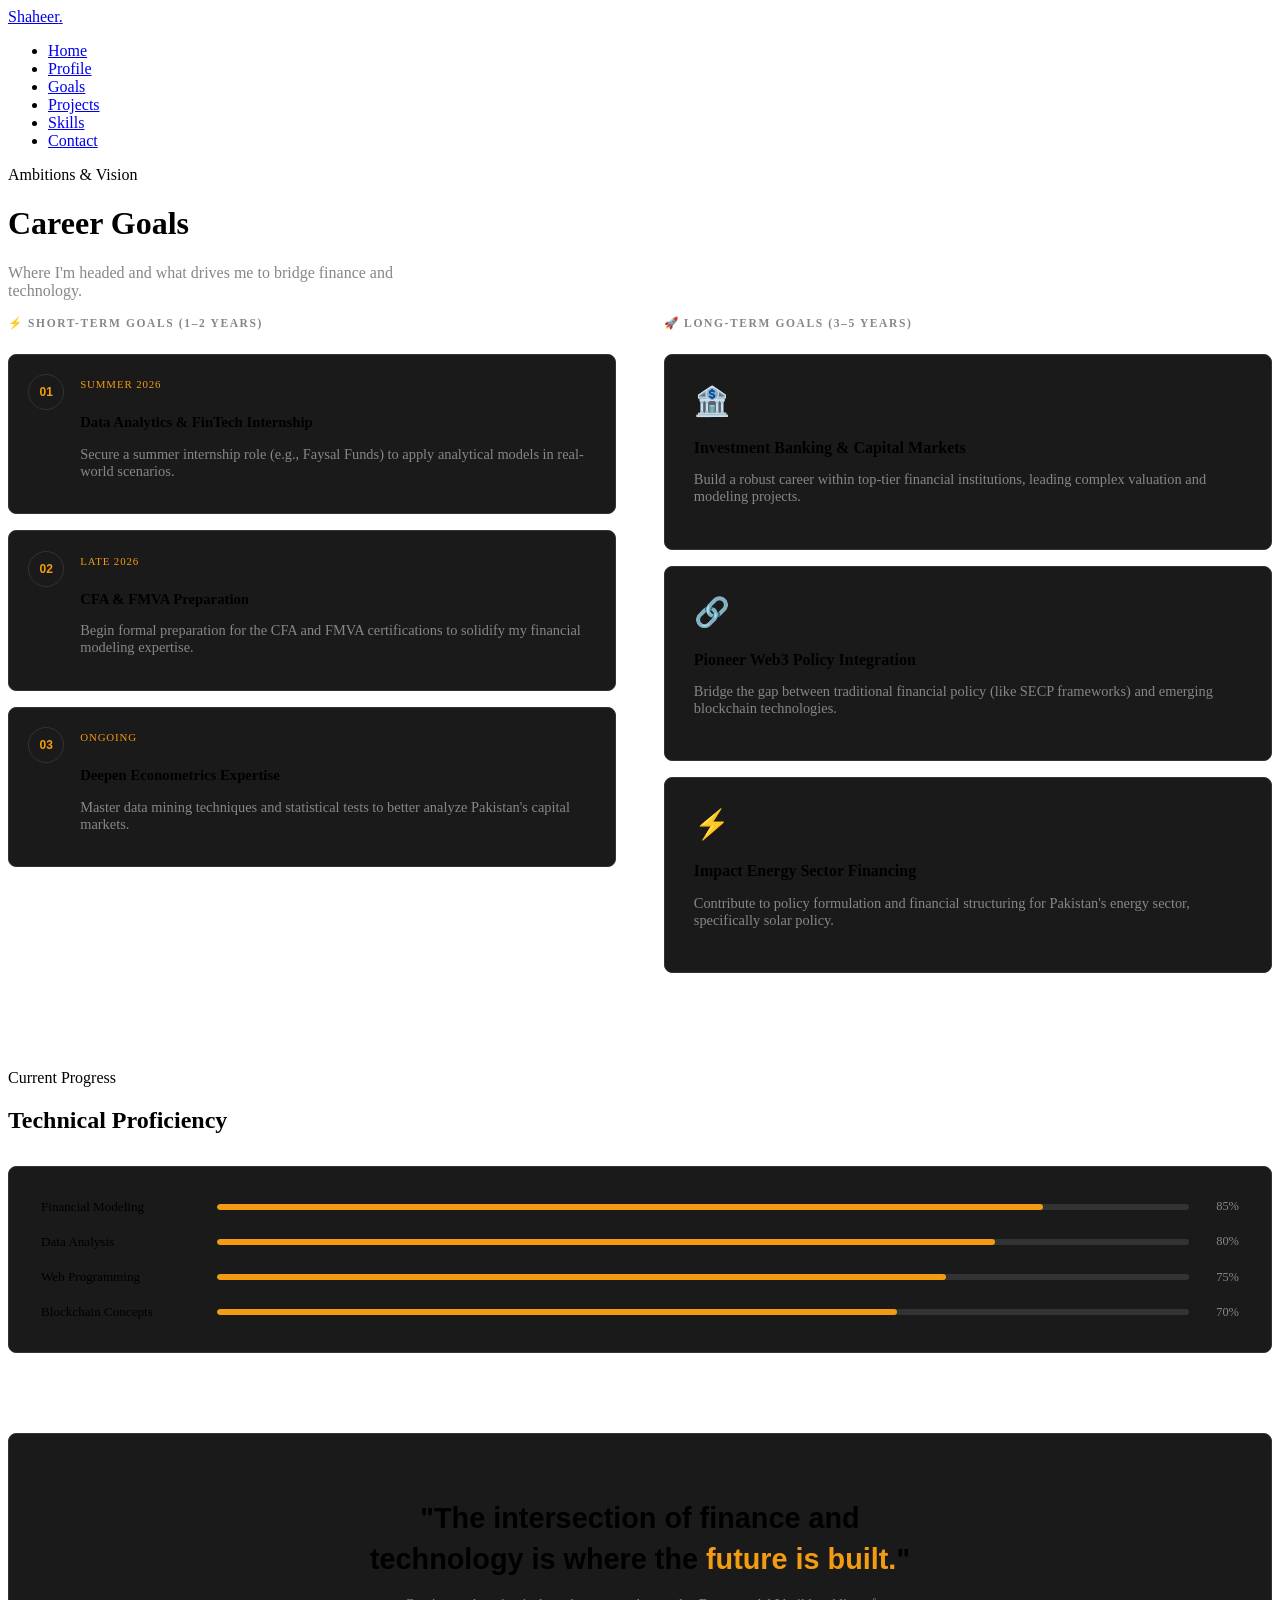
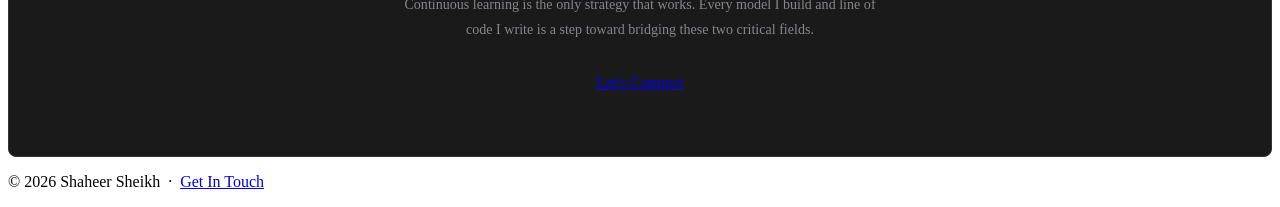
==== career.html @ b95e47d6 "Add files via upload" ====
<!DOCTYPE html>
<html lang="en">
<head>
    <meta charset="UTF-8" />
    <meta name="viewport" content="width=device-width, initial-scale=1.0" />
    <title>Career Goals — Shaheer Sheikh</title>
    <link rel="stylesheet" href="css/style.css" />
    <style>
        .goals-layout-container {
            display: grid;
            grid-template-columns: 1fr 1fr;
            gap: 3rem;
            margin-bottom: 5rem;
        }

        .timeframe-heading {
            font-size: 0.72rem;
            font-weight: 700;
            letter-spacing: 0.14em;
            text-transform: uppercase;
            color: #86868b;
            margin-bottom: 1.5rem;
        }

        .short-term-item {
            display: flex;
            gap: 1rem;
            align-items: flex-start;
            padding: 1.2rem;
            background-color: #1a1a1a;
            border: 1px solid #333333;
            border-radius: 8px;
            margin-bottom: 1rem;
            transition: border-color 0.3s ease;
        }

        .short-term-item:hover {
            border-color: #f39c12;
        }

        .item-number-badge {
            width: 34px;
            height: 34px;
            border-radius: 50%;
            background-color: #1a1a1a;
            border: 1px solid #333333;
            display: flex;
            align-items: center;
            justify-content: center;
            font-family: 'Syne', sans-serif;
            font-size: 0.75rem;
            font-weight: 700;
            color: #f39c12;
            flex-shrink: 0;
        }

        .item-content h4 {
            font-size: 0.92rem;
            margin-bottom: 0.4rem;
        }

        .target-date {
            display: inline-block;
            font-size: 0.68rem;
            text-transform: uppercase;
            letter-spacing: 0.08em;
            color: #f39c12;
            margin-bottom: 0.3rem;
        }

        .long-term-item {
            padding: 1.8rem;
            background-color: #1a1a1a;
            border: 1px solid #333333;
            border-radius: 8px;
            margin-bottom: 1rem;
            transition: border-color 0.3s ease;
        }

        .long-term-item:hover { border-color: #f39c12; }
        .item-icon { font-size: 1.8rem; margin-bottom: 0.8rem; }
        .long-term-item h4 { margin-bottom: 0.5rem; }

        .skills-progress-wrapper {
            padding: 2rem;
            background-color: #1a1a1a;
            border: 1px solid #333333;
            border-radius: 8px;
            margin-bottom: 5rem;
        }

        .skill-bar-row {
            display: flex;
            align-items: center;
            gap: 1rem;
            margin-bottom: 1.2rem;
        }

        .skill-bar-row:last-child { margin-bottom: 0; }

        .skill-name-label {
            width: 160px;
            flex-shrink: 0;
            font-size: 0.82rem;
            font-weight: 500;
        }

        .bar-background {
            flex: 1;
            height: 6px;
            background-color: #333333;
            border-radius: 3px;
            overflow: hidden;
        }

        .bar-fill-amount {
            height: 100%;
            background-color: #f39c12;
            border-radius: 3px;
        }

        .skill-percentage {
            width: 34px;
            text-align: right;
            font-size: 0.78rem;
            color: #86868b;
        }

        .motivation-banner {
            padding: 4rem 2rem;
            background-color: #1a1a1a;
            border: 1px solid #333333;
            border-radius: 8px;
            text-align: center;
        }

        .motivational-quote {
            font-family: 'Syne', sans-serif;
            font-size: 1.8rem;
            font-weight: 700;
            max-width: 600px;
            margin: 0 auto 0.8rem;
            line-height: 1.4;
        }

        .motivational-quote span { color: #f39c12; }

        .motivation-description {
            max-width: 480px;
            margin: 0 auto 2rem;
            font-size: 0.88rem;
            line-height: 1.8;
            color: #86868b;
        }

        @media (max-width: 1024px) {
            .skill-bar-row {
                flex-wrap: wrap;
            }
            .skill-name-label {
                width: 100%;
            }
        }

        @media (max-width: 640px) {
            .goals-layout-container {
                grid-template-columns: 1fr;
                gap: 2rem;
            }
            .motivational-quote { font-size: 1.3rem; }
            .motivation-banner { padding: 2.5rem 1.2rem; }
        }
    </style>
</head>
<body>

    <nav class="navbar">
        <a href="index.html" class="nav-logo">Shaheer<span>.</span></a>
        <ul class="nav-links">
            <li><a href="index.html">Home</a></li>
            <li><a href="profile.html">Profile</a></li>
            <li><a href="career.html" class="active">Goals</a></li>
            <li><a href="projects.html">Projects</a></li>
            <li><a href="skills.html">Skills</a></li>
            <li><a href="contact.html" class="btn btn-primary">Contact</a></li>
        </ul>
    </nav>

    <div class="page-hero">
        <div class="container">
            <span class="section-label">Ambitions &amp; Vision</span>
            <h1>Career Goals</h1>
            <p style="max-width: 460px; margin-top: 0.8rem; color: #86868b;">Where I'm headed and what drives me to bridge finance and technology.</p>
        </div>
    </div>

    <section>
        <div class="container">

            <div class="goals-layout-container">

                <div>
                    <div class="timeframe-heading">⚡ Short-Term Goals (1–2 Years)</div>

                    <div class="short-term-item">
                        <div class="item-number-badge">01</div>
                        <div class="item-content">
                            <span class="target-date">Summer 2026</span>
                            <h4>Data Analytics & FinTech Internship</h4>
                            <p style="color: #86868b; font-size: 0.9rem;">Secure a summer internship role (e.g., Faysal Funds) to apply analytical models in real-world scenarios.</p>
                        </div>
                    </div>

                    <div class="short-term-item">
                        <div class="item-number-badge">02</div>
                        <div class="item-content">
                            <span class="target-date">Late 2026</span>
                            <h4>CFA & FMVA Preparation</h4>
                            <p style="color: #86868b; font-size: 0.9rem;">Begin formal preparation for the CFA and FMVA certifications to solidify my financial modeling expertise.</p>
                        </div>
                    </div>

                    <div class="short-term-item">
                        <div class="item-number-badge">03</div>
                        <div class="item-content">
                            <span class="target-date">Ongoing</span>
                            <h4>Deepen Econometrics Expertise</h4>
                            <p style="color: #86868b; font-size: 0.9rem;">Master data mining techniques and statistical tests to better analyze Pakistan's capital markets.</p>
                        </div>
                    </div>
                </div>

                <div>
                    <div class="timeframe-heading">🚀 Long-Term Goals (3–5 Years)</div>

                    <div class="long-term-item">
                        <div class="item-icon">🏦</div>
                        <h4>Investment Banking & Capital Markets</h4>
                        <p style="color: #86868b; font-size: 0.9rem;">Build a robust career within top-tier financial institutions, leading complex valuation and modeling projects.</p>
                    </div>

                    <div class="long-term-item">
                        <div class="item-icon">🔗</div>
                        <h4>Pioneer Web3 Policy Integration</h4>
                        <p style="color: #86868b; font-size: 0.9rem;">Bridge the gap between traditional financial policy (like SECP frameworks) and emerging blockchain technologies.</p>
                    </div>

                    <div class="long-term-item">
                        <div class="item-icon">⚡</div>
                        <h4>Impact Energy Sector Financing</h4>
                        <p style="color: #86868b; font-size: 0.9rem;">Contribute to policy formulation and financial structuring for Pakistan's energy sector, specifically solar policy.</p>
                    </div>
                </div>

            </div>

            <span class="section-label">Current Progress</span>
            <h2 style="margin-bottom: 2rem;">Technical Proficiency</h2>

            <div class="skills-progress-wrapper">

                <div class="skill-bar-row">
                    <span class="skill-name-label">Financial Modeling</span>
                    <div class="bar-background">
                        <div class="bar-fill-amount" style="width: 85%;"></div>
                    </div>
                    <span class="skill-percentage">85%</span>
                </div>

                <div class="skill-bar-row">
                    <span class="skill-name-label">Data Analysis</span>
                    <div class="bar-background">
                        <div class="bar-fill-amount" style="width: 80%;"></div>
                    </div>
                    <span class="skill-percentage">80%</span>
                </div>

                <div class="skill-bar-row">
                    <span class="skill-name-label">Web Programming</span>
                    <div class="bar-background">
                        <div class="bar-fill-amount" style="width: 75%;"></div>
                    </div>
                    <span class="skill-percentage">75%</span>
                </div>

                <div class="skill-bar-row">
                    <span class="skill-name-label">Blockchain Concepts</span>
                    <div class="bar-background">
                        <div class="bar-fill-amount" style="width: 70%;"></div>
                    </div>
                    <span class="skill-percentage">70%</span>
                </div>

            </div>

            <div class="motivation-banner">
                <p class="motivational-quote">"The intersection of finance and technology is where the <span>future is built.</span>"</p>
                <p class="motivation-description">Continuous learning is the only strategy that works. Every model I build and line of code I write is a step toward bridging these two critical fields.</p>
                <a href="contact.html" class="btn btn-primary">Let's Connect</a>
            </div>

        </div>
    </section>

    <footer>
        <div class="container">
            <p>© 2026 Shaheer Sheikh &nbsp;·&nbsp; <a href="contact.html">Get In Touch</a></p>
        </div>
    </footer>

</body>
</html>
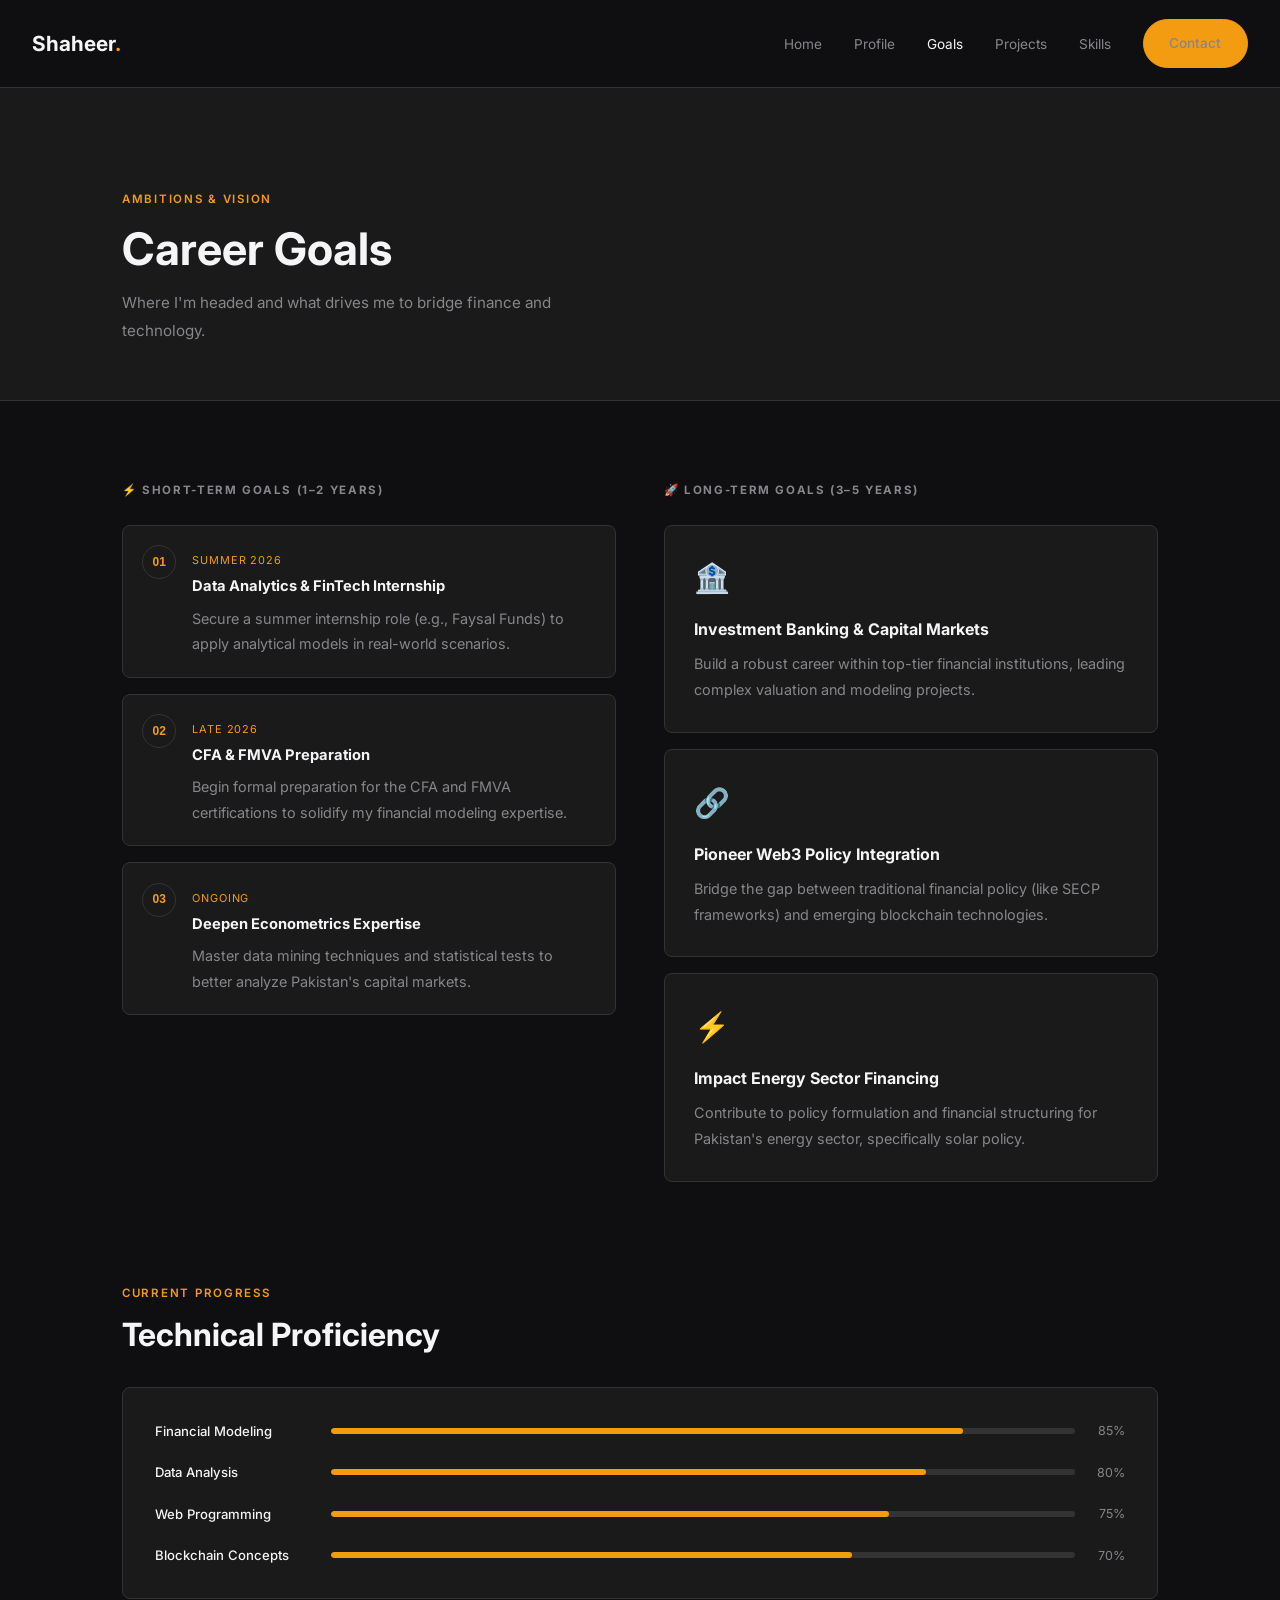
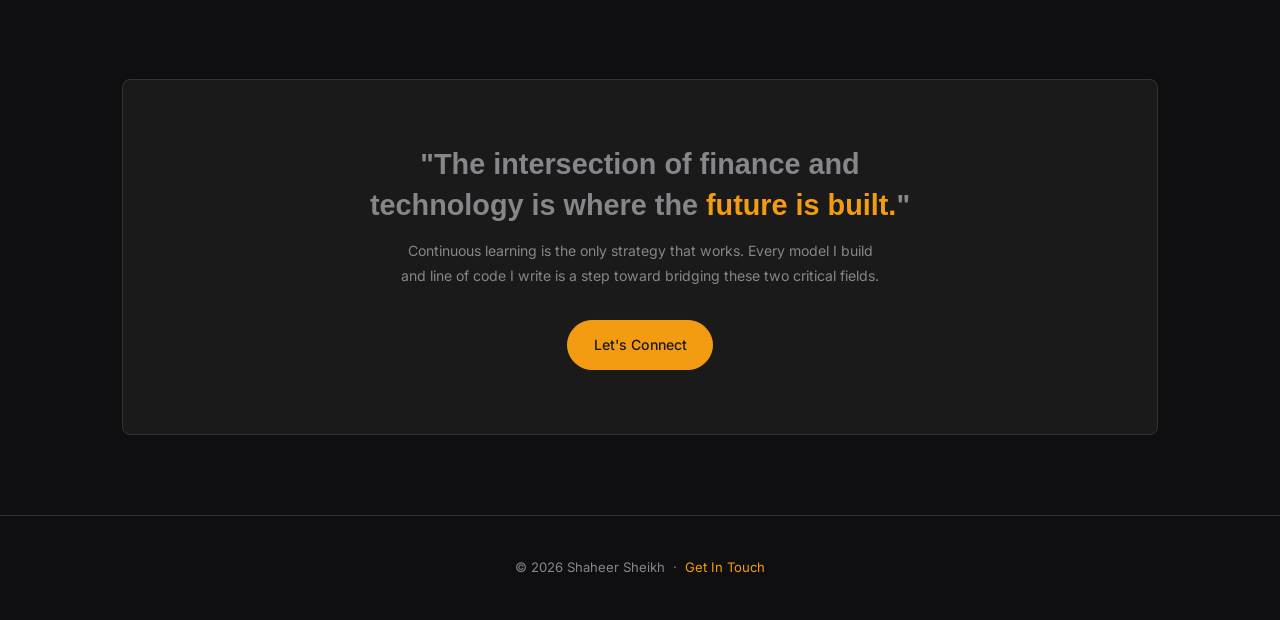
==== commit a893e8b3: "Update career.html" ====
--- a/career.html
+++ b/career.html
@@ -4,7 +4,7 @@
     <meta charset="UTF-8" />
     <meta name="viewport" content="width=device-width, initial-scale=1.0" />
     <title>Career Goals — Shaheer Sheikh</title>
-    <link rel="stylesheet" href="css/style.css" />
+    <link rel="stylesheet" href="style.css" />
     <style>
         .goals-layout-container {
             display: grid;
@@ -309,4 +309,4 @@
     </footer>
 
 </body>
-</html>+</html>
--- a/style.css
+++ b/style.css
@@ -0,0 +1,181 @@
+@import url('https://fonts.googleapis.com/css2?family=Inter:wght@300;400;500;600;700&display=swap');
+
+* {
+    margin: 0;
+    padding: 0;
+    box-sizing: border-box;
+}
+
+body {
+    background-color: #0f0f11;
+    color: #f5f5f7;
+    font-family: 'Inter', sans-serif;
+    line-height: 1.7;
+}
+
+a {
+    text-decoration: none;
+    color: inherit;
+}
+
+ul {
+    list-style: none;
+}
+
+img {
+    max-width: 100%;
+    display: block;
+}
+
+h1 { font-size: 2.8rem; line-height: 1.2; }
+h2 { font-size: 2rem;   line-height: 1.2; }
+h3 { font-size: 1.3rem; }
+h4 { font-size: 1rem;   }
+
+p {
+    color: #86868b;
+    font-size: 0.95rem;
+    line-height: 1.8;
+}
+
+.container {
+    max-width: 1100px;
+    margin: 0 auto;
+    padding: 0 2rem;
+}
+
+section {
+    padding: 5rem 0;
+}
+
+.section-label {
+    display: inline-block;
+    font-size: 0.72rem;
+    font-weight: 600;
+    letter-spacing: 0.15em;
+    text-transform: uppercase;
+    color: #f39c12;
+    margin-bottom: 0.8rem;
+}
+
+.btn {
+    display: inline-flex;
+    align-items: center;
+    justify-content: center;
+    padding: 0.75rem 1.6rem;
+    font-size: 0.88rem;
+    font-weight: 500;
+    border-radius: 50px;
+    border: 1px solid transparent;
+    cursor: pointer;
+    transition: background-color 0.3s ease, color 0.3s ease, border-color 0.3s ease;
+}
+
+.btn-primary {
+    background-color: #f39c12;
+    color: #1a1a1a;
+    border-color: #f39c12;
+}
+
+.btn-primary:hover {
+    background-color: transparent;
+    color: #f39c12;
+}
+
+.btn-outline {
+    background-color: transparent;
+    color: #f5f5f7;
+    border-color: #333333;
+}
+
+.btn-outline:hover {
+    border-color: #f39c12;
+    color: #f39c12;
+}
+
+.tag {
+    display: inline-block;
+    padding: 0.25rem 0.8rem;
+    font-size: 0.72rem;
+    font-weight: 500;
+    background-color: #1a1a1a;
+    border: 1px solid #333333;
+    border-radius: 50px;
+    color: #86868b;
+}
+
+.navbar {
+    display: flex;
+    align-items: center;
+    justify-content: space-between;
+    padding: 1.2rem 2rem;
+    background-color: #0f0f11;
+    border-bottom: 1px solid #333333;
+    position: sticky;
+    top: 0;
+    z-index: 100;
+}
+
+.nav-logo {
+    font-size: 1.3rem;
+    font-weight: 700;
+}
+
+.nav-logo span {
+    color: #f39c12;
+}
+
+.nav-links {
+    display: flex;
+    align-items: center;
+    gap: 2rem;
+}
+
+.nav-links a {
+    font-size: 0.85rem;
+    color: #86868b;
+    transition: color 0.3s ease;
+}
+
+.nav-links a:hover,
+.nav-links a.active {
+    color: #f5f5f7;
+}
+
+.page-hero {
+    padding: 6rem 0 3.5rem;
+    background-color: #1a1a1a;
+    border-bottom: 1px solid #333333;
+}
+
+footer {
+    padding: 2.5rem 0;
+    border-top: 1px solid #333333;
+    text-align: center;
+}
+
+footer p { 
+    font-size: 0.82rem; 
+    color: #86868b;
+}
+
+footer a { 
+    color: #f39c12; 
+}
+
+@media (max-width: 1024px) {
+    h1 { font-size: 2.2rem; }
+    h2 { font-size: 1.7rem; }
+    section { padding: 4rem 0; }
+    .page-hero { padding: 5rem 0 3rem; }
+}
+
+@media (max-width: 640px) {
+    h1 { font-size: 1.8rem; }
+    h2 { font-size: 1.4rem; }
+    section { padding: 3rem 0; }
+    .container { padding: 0 1.2rem; }
+    .navbar { padding: 1rem 1.2rem; flex-direction: column; gap: 1rem; }
+    .nav-links { gap: 1rem; flex-wrap: wrap; justify-content: center; display: flex; }
+    .page-hero { padding: 4rem 0 2.5rem; }
+}
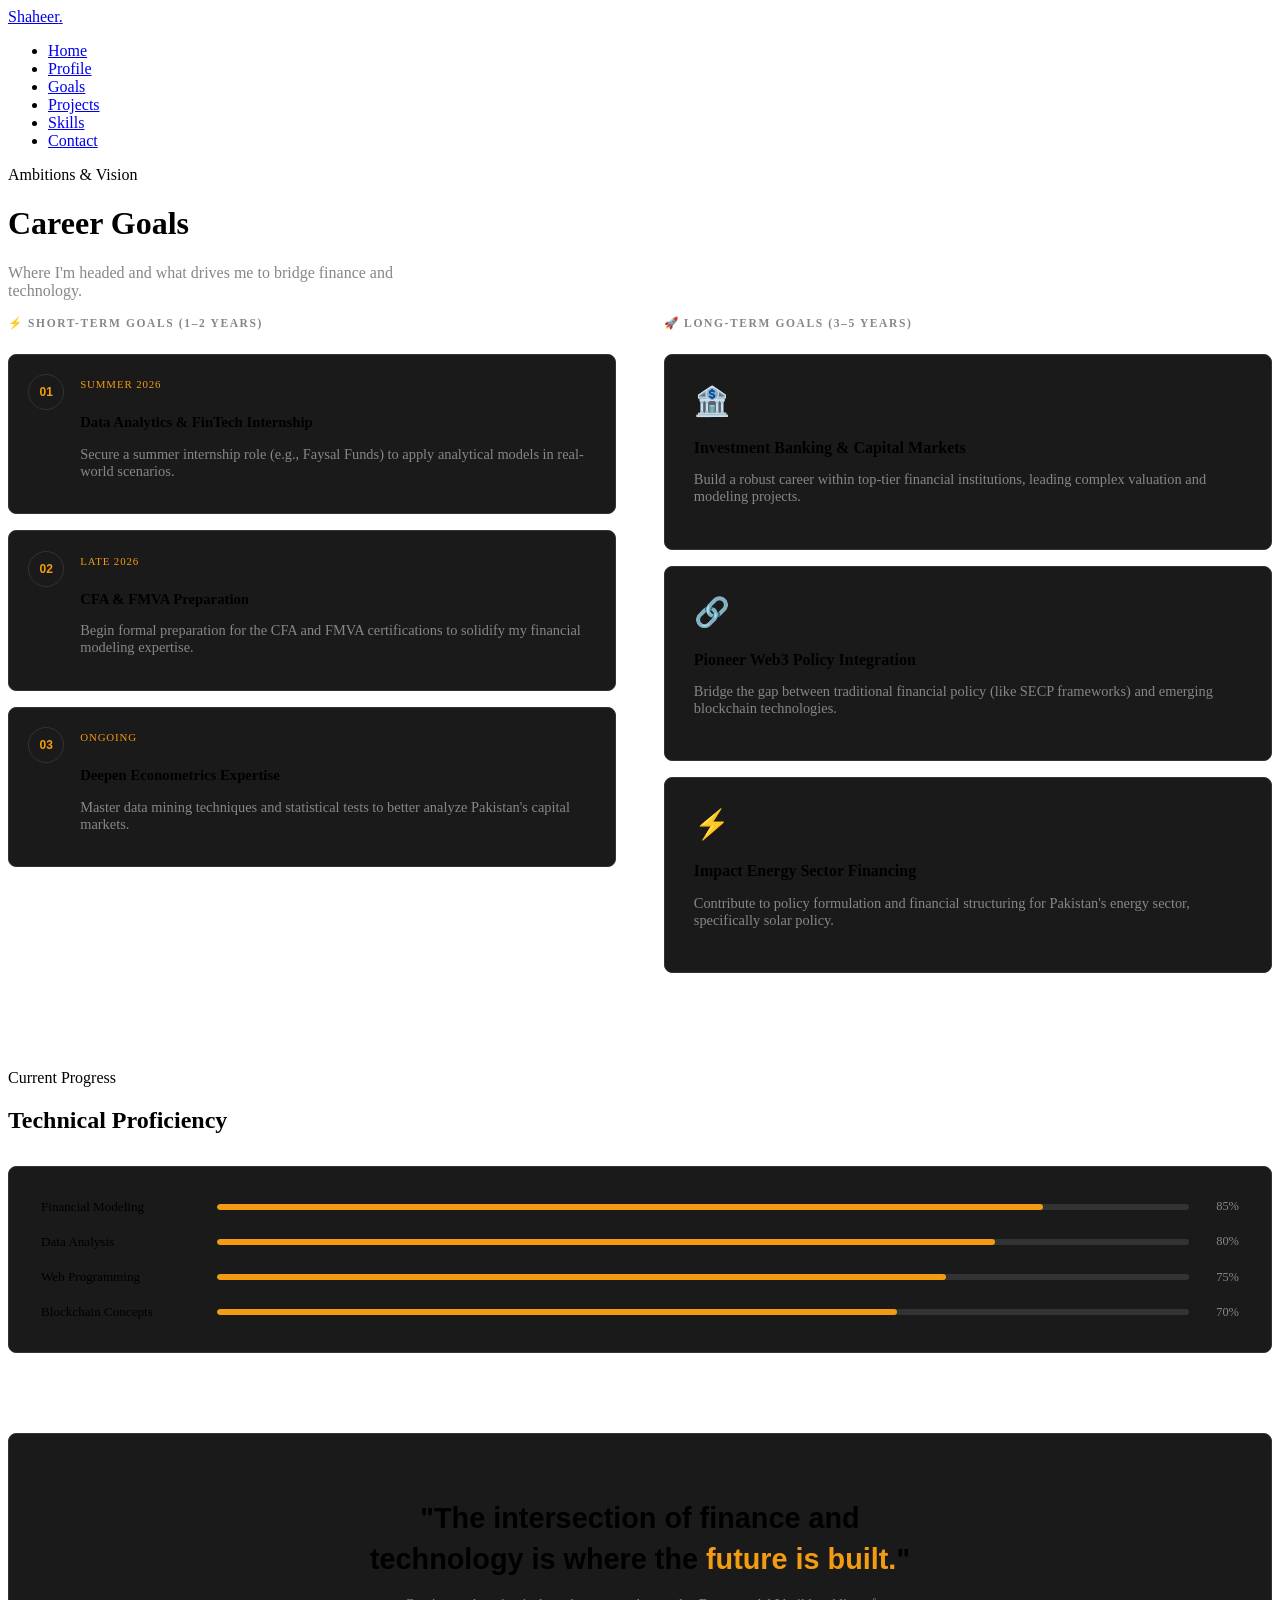
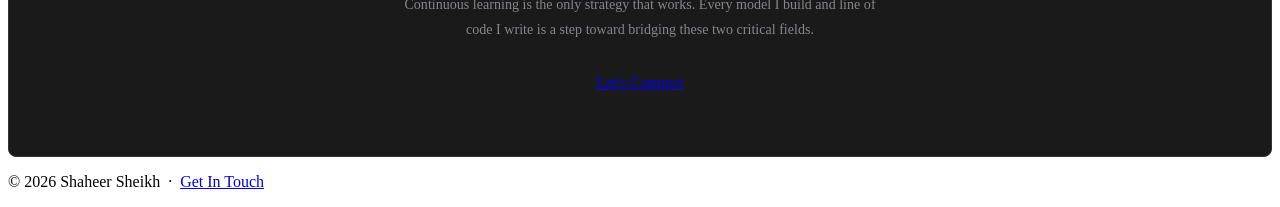
==== commit f591cf2f: "Add files via upload" ====
--- a/career.html
+++ b/career.html
@@ -4,7 +4,7 @@
     <meta charset="UTF-8" />
     <meta name="viewport" content="width=device-width, initial-scale=1.0" />
     <title>Career Goals — Shaheer Sheikh</title>
-    <link rel="stylesheet" href="style.css" />
+    <link rel="stylesheet" href="css/style.css" />
     <style>
         .goals-layout-container {
             display: grid;
@@ -309,4 +309,4 @@
     </footer>
 
 </body>
-</html>
+</html>
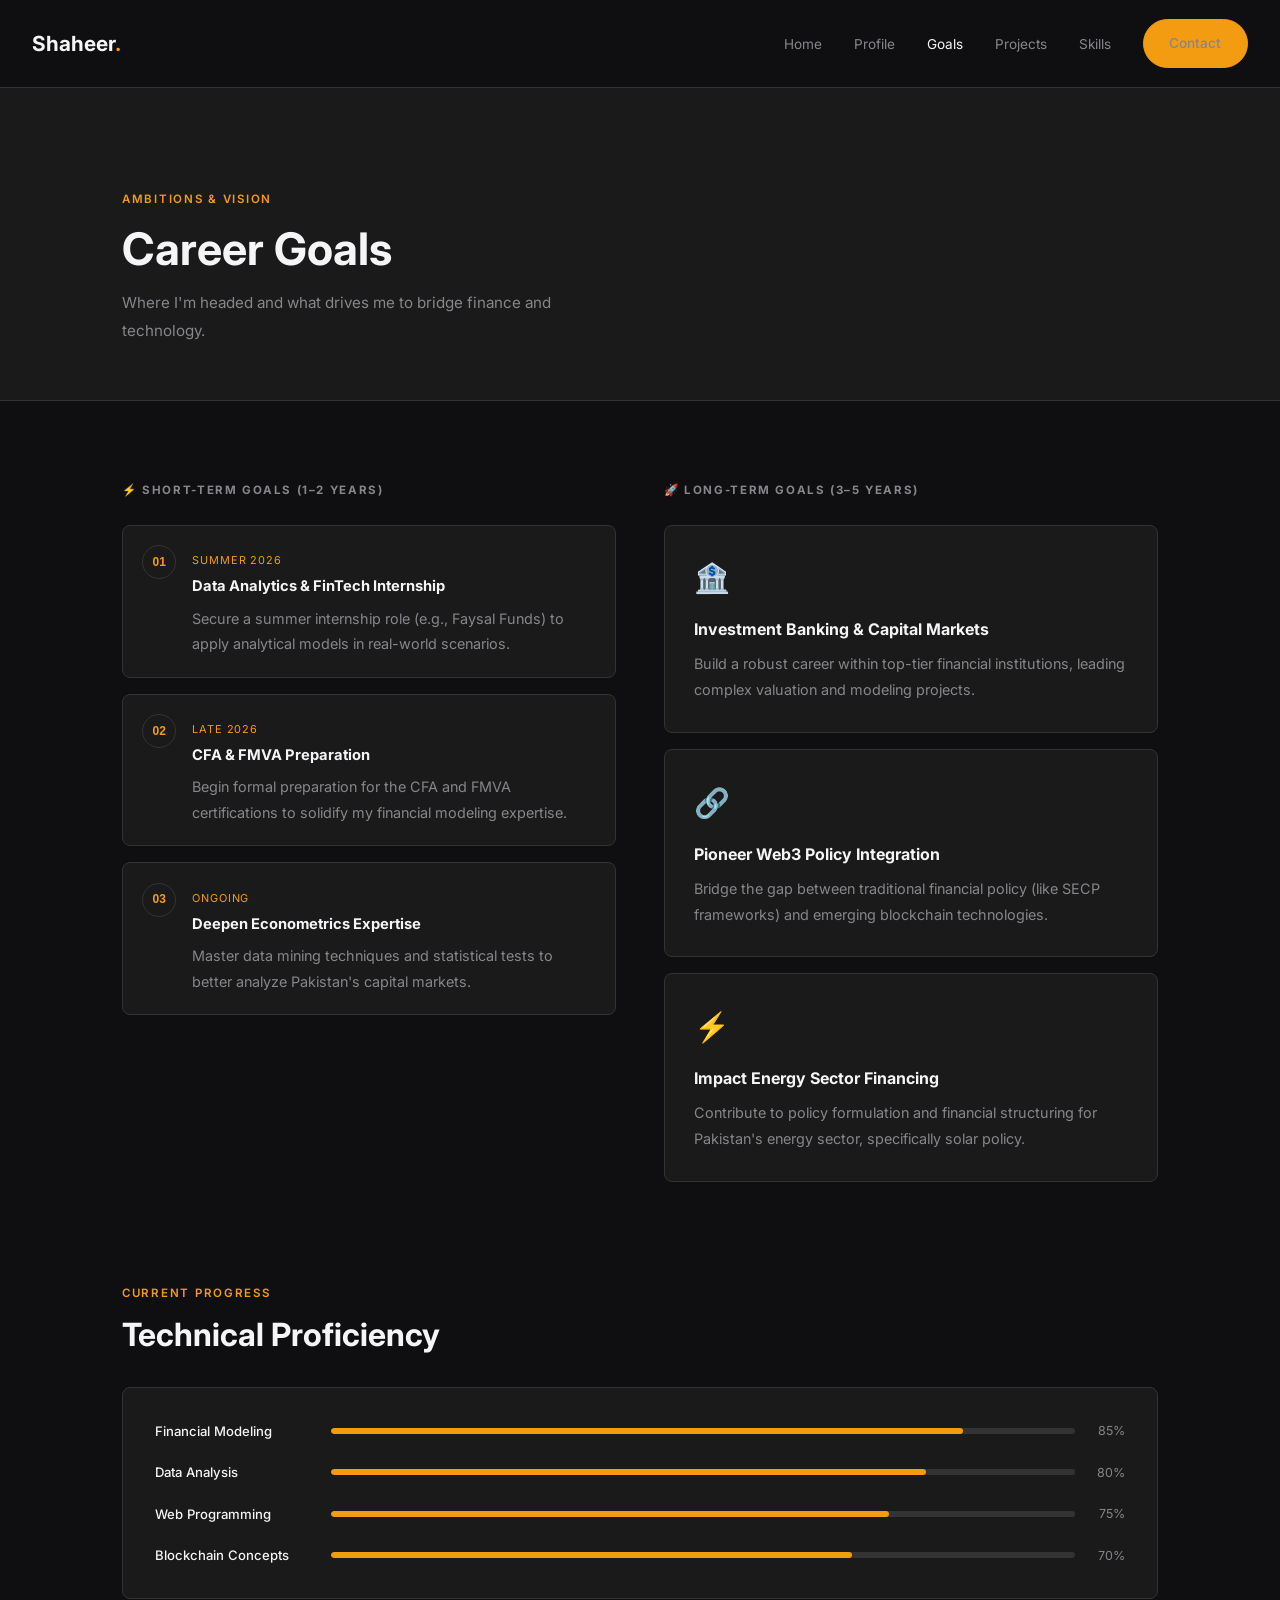
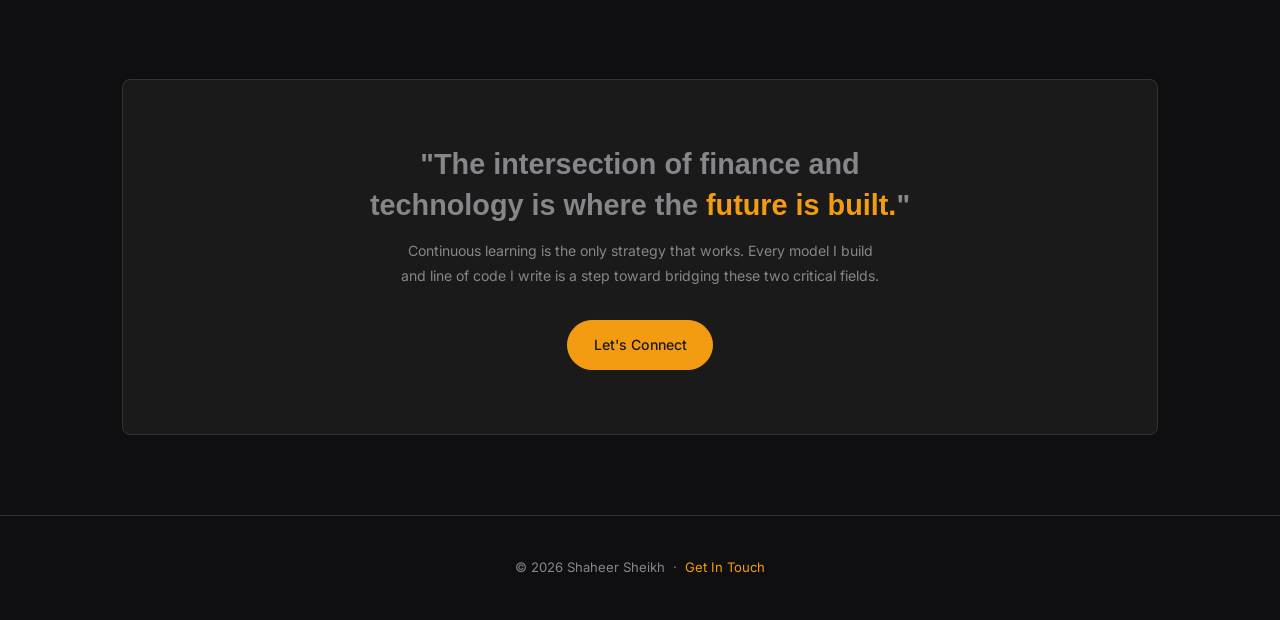
==== commit 4f34f5e1: "Update career.html" ====
--- a/career.html
+++ b/career.html
@@ -4,7 +4,7 @@
     <meta charset="UTF-8" />
     <meta name="viewport" content="width=device-width, initial-scale=1.0" />
     <title>Career Goals — Shaheer Sheikh</title>
-    <link rel="stylesheet" href="css/style.css" />
+    <link rel="stylesheet" href="style.css" />
     <style>
         .goals-layout-container {
             display: grid;
@@ -309,4 +309,4 @@
     </footer>
 
 </body>
-</html>+</html>
--- a/style.css
+++ b/style.css
@@ -0,0 +1,181 @@
+@import url('https://fonts.googleapis.com/css2?family=Inter:wght@300;400;500;600;700&display=swap');
+
+* {
+    margin: 0;
+    padding: 0;
+    box-sizing: border-box;
+}
+
+body {
+    background-color: #0f0f11;
+    color: #f5f5f7;
+    font-family: 'Inter', sans-serif;
+    line-height: 1.7;
+}
+
+a {
+    text-decoration: none;
+    color: inherit;
+}
+
+ul {
+    list-style: none;
+}
+
+img {
+    max-width: 100%;
+    display: block;
+}
+
+h1 { font-size: 2.8rem; line-height: 1.2; }
+h2 { font-size: 2rem;   line-height: 1.2; }
+h3 { font-size: 1.3rem; }
+h4 { font-size: 1rem;   }
+
+p {
+    color: #86868b;
+    font-size: 0.95rem;
+    line-height: 1.8;
+}
+
+.container {
+    max-width: 1100px;
+    margin: 0 auto;
+    padding: 0 2rem;
+}
+
+section {
+    padding: 5rem 0;
+}
+
+.section-label {
+    display: inline-block;
+    font-size: 0.72rem;
+    font-weight: 600;
+    letter-spacing: 0.15em;
+    text-transform: uppercase;
+    color: #f39c12;
+    margin-bottom: 0.8rem;
+}
+
+.btn {
+    display: inline-flex;
+    align-items: center;
+    justify-content: center;
+    padding: 0.75rem 1.6rem;
+    font-size: 0.88rem;
+    font-weight: 500;
+    border-radius: 50px;
+    border: 1px solid transparent;
+    cursor: pointer;
+    transition: background-color 0.3s ease, color 0.3s ease, border-color 0.3s ease;
+}
+
+.btn-primary {
+    background-color: #f39c12;
+    color: #1a1a1a;
+    border-color: #f39c12;
+}
+
+.btn-primary:hover {
+    background-color: transparent;
+    color: #f39c12;
+}
+
+.btn-outline {
+    background-color: transparent;
+    color: #f5f5f7;
+    border-color: #333333;
+}
+
+.btn-outline:hover {
+    border-color: #f39c12;
+    color: #f39c12;
+}
+
+.tag {
+    display: inline-block;
+    padding: 0.25rem 0.8rem;
+    font-size: 0.72rem;
+    font-weight: 500;
+    background-color: #1a1a1a;
+    border: 1px solid #333333;
+    border-radius: 50px;
+    color: #86868b;
+}
+
+.navbar {
+    display: flex;
+    align-items: center;
+    justify-content: space-between;
+    padding: 1.2rem 2rem;
+    background-color: #0f0f11;
+    border-bottom: 1px solid #333333;
+    position: sticky;
+    top: 0;
+    z-index: 100;
+}
+
+.nav-logo {
+    font-size: 1.3rem;
+    font-weight: 700;
+}
+
+.nav-logo span {
+    color: #f39c12;
+}
+
+.nav-links {
+    display: flex;
+    align-items: center;
+    gap: 2rem;
+}
+
+.nav-links a {
+    font-size: 0.85rem;
+    color: #86868b;
+    transition: color 0.3s ease;
+}
+
+.nav-links a:hover,
+.nav-links a.active {
+    color: #f5f5f7;
+}
+
+.page-hero {
+    padding: 6rem 0 3.5rem;
+    background-color: #1a1a1a;
+    border-bottom: 1px solid #333333;
+}
+
+footer {
+    padding: 2.5rem 0;
+    border-top: 1px solid #333333;
+    text-align: center;
+}
+
+footer p { 
+    font-size: 0.82rem; 
+    color: #86868b;
+}
+
+footer a { 
+    color: #f39c12; 
+}
+
+@media (max-width: 1024px) {
+    h1 { font-size: 2.2rem; }
+    h2 { font-size: 1.7rem; }
+    section { padding: 4rem 0; }
+    .page-hero { padding: 5rem 0 3rem; }
+}
+
+@media (max-width: 640px) {
+    h1 { font-size: 1.8rem; }
+    h2 { font-size: 1.4rem; }
+    section { padding: 3rem 0; }
+    .container { padding: 0 1.2rem; }
+    .navbar { padding: 1rem 1.2rem; flex-direction: column; gap: 1rem; }
+    .nav-links { gap: 1rem; flex-wrap: wrap; justify-content: center; display: flex; }
+    .page-hero { padding: 4rem 0 2.5rem; }
+}
